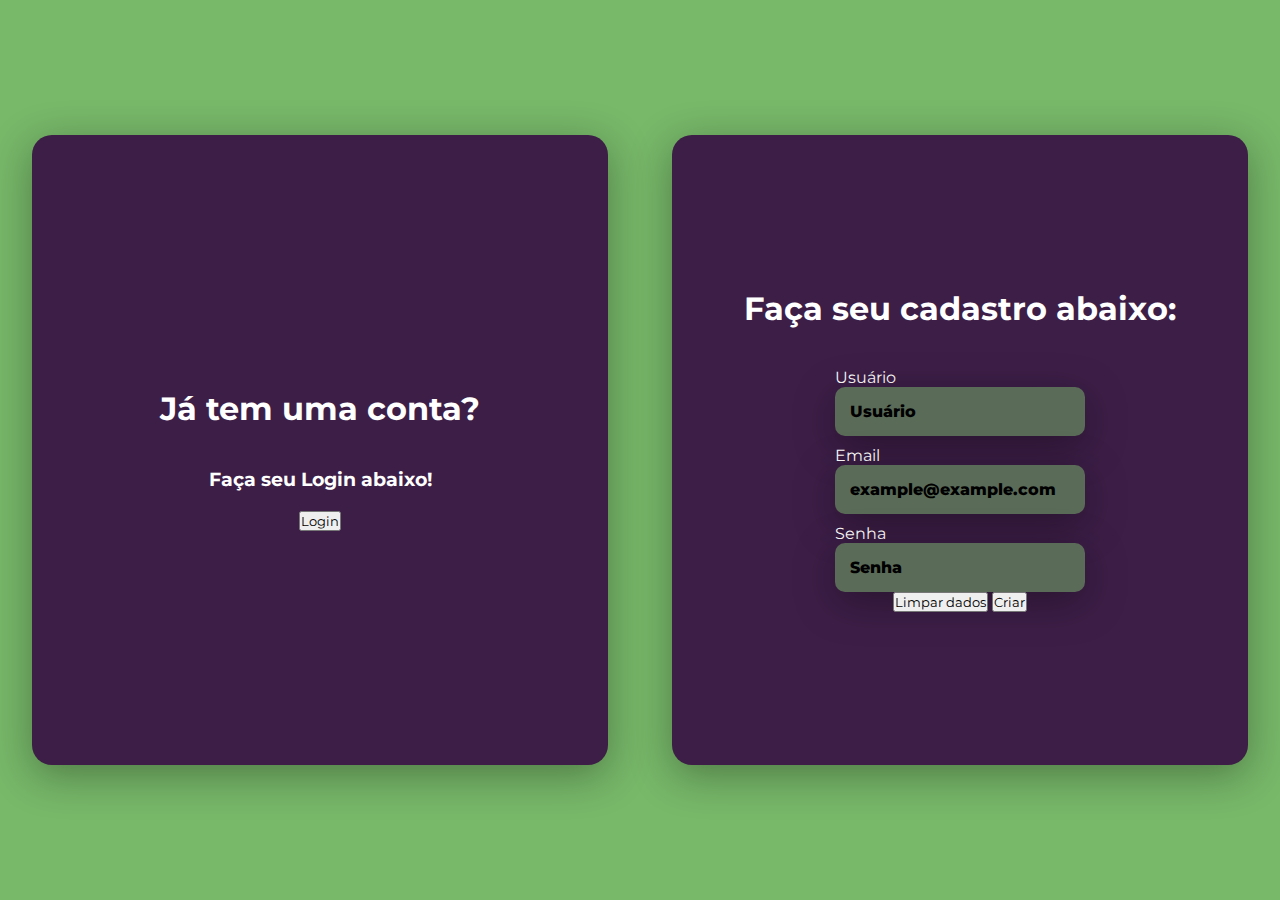
==== cadastro copy.html @ 9a1d67d2 "update login-cadastro" ====
<!DOCTYPE html>
<html lang="pt-BR">
<head>
    <meta charset="UTF-8" />
    <meta http-equiv="X-UA-Compatible" content="IE=edge" />
    <meta name="viewport" content="width=device-width, initial-scale=1.0" />
    <title>Cadastro</title>
    <link href="./css/style_cadastro copy.css" rel="stylesheet">
    <link href="https://cdn.jsdelivr.net/npm/bootstrap@5.0.2/dist/css/bootstrap.min.css" rel="stylesheet" integrity="sha384-EVSTQN3/azprG1Anm3QDgpJLIm9Nao0Yz1ztcQTwFspd3yD65VohhpuuCOmLASjC" crossorigin="anonymous">
    <script src="https://cdn.jsdelivr.net/npm/bootstrap@5.0.2/dist/js/bootstrap.bundle.min.js" integrity="sha384-MrcW6ZMFYlzcLA8Nl+NtUVF0sA7MsXsP1UyJoMp4YLEuNSfAP+JcXn/tWtIaxVXM" crossorigin="anonymous"></script>
</head>

<body>
    <div class="container-main-login">
        <div class="container-left">
            <div class="page-register">
                <h1>Já tem uma conta?</h1>
                <h3>Faça seu Login abaixo!</h3>
                <form action="./login.html" method="post">
                    <button type="submit" class="btn btn-success">Login</button>
                </form>
            </div>
        </div>
        <div class="container-right">
            <div class="page-login">
                        <h1>Faça seu cadastro abaixo:</h1>
                    <form action="./php/recebedados.php" method="POST" class="form-login">
                        <div class="textfield">
                            <label class="label" for="user">Usuário</label>
                                <input type="text" placeholder="Usuário" name="userLogin">
                        </div>
                        <div class="textfield">
                            <label class="label" for="email">Email</label>
                                <input type="password" placeholder="example@example.com" name="userEmail">
                        </div>
                        <div class="textfield">
                            <label class="label" for="pass">Senha</label>
                                <input type="password" placeholder="Senha" name="userPass">
                        </div>
                        <button class="btn btn-dark mt-3" type="reset">Limpar dados</button>
                        <button class="btn btn-success mt-3" type="submit" name="submit">Criar</button>
                </form>
            </div>
        </div>
    </div>
</body>

</html>
---- css/style_cadastro copy.css ----
@import url('https://fonts.googleapis.com/css2?family=Montserrat:wght@100&display=swap');

*{
    margin: 0px;
    padding: 0px;
    box-sizing: border-box;
    font-family: 'Montserrat';
    font-style: bold;
}

body {
    background: #77B869;
}

.container-main-login {
    width: 100vw;
    height: 100vh;
    display: flex;
    justify-content: center;
    align-items: center;
}

.container-left, .container-right {
    width: 50vw;
    height: 100vh;
    display: flex;
    text-align: center;
    justify-content: center;
    align-items: center;
    flex-direction: column;
}

.page-login, .page-register {
    width: 90%;
    height: 70%;
    display: flex;
    justify-content: center;
    align-items: center;
    flex-direction: column;
    padding: 30px 35px;
    background: #3D1E47;
    border-radius: 20px;
    box-shadow: 0px 10px 40px #00000056;
    text-decoration: none;
    color: #ffff;
}

.page-register  > h1, .page-register > h3{
    margin: 20px;
}

.page-login > h1 {
    margin-bottom: 30px;
}

.textfield {
    display: flex;
    flex-direction: column;
    align-items: flex-start;
    justify-content: center;
}

.textfield > input {
    width: 100%;
    border: none;
    border-radius: 10px;
    padding: 15px;
    color: #ffff;
    font-size: 12pt;
    box-shadow: 0px 10px 40px #00000056;
    outline: none;
    background: #5A6B58;
    box-sizing: border-box;
}

    input::placeholder {
        color: black;
        font-weight: 800;
}

.textfield > label {
    color: #ffff;
    margin-top: 10px;
    margin-bottom: 0px;
}

body > h1 {
    text-align: center;
    position: relative;
    font-weight: 800;
    margin-bottom: -60px;
    margin-top: 60px;
}

@media (max-width: 600px) {
    div.container-main-login {
        display: flex;
        flex-direction: column;
    }
    .page-login, .page-register {
        width: 50vw;
        height: 50vh;
        display: flex;
        justify-content: center;
        align-items: center;
        flex-direction: column;
        padding: 30px 35px;
        background: #3D1E47;
        border-radius: 20px;
        box-shadow: 0px 10px 40px #00000056;
        text-decoration: none;
        color: #ffff;
    }
    body > h1 {
        margin-bottom: 5px;
    }
}
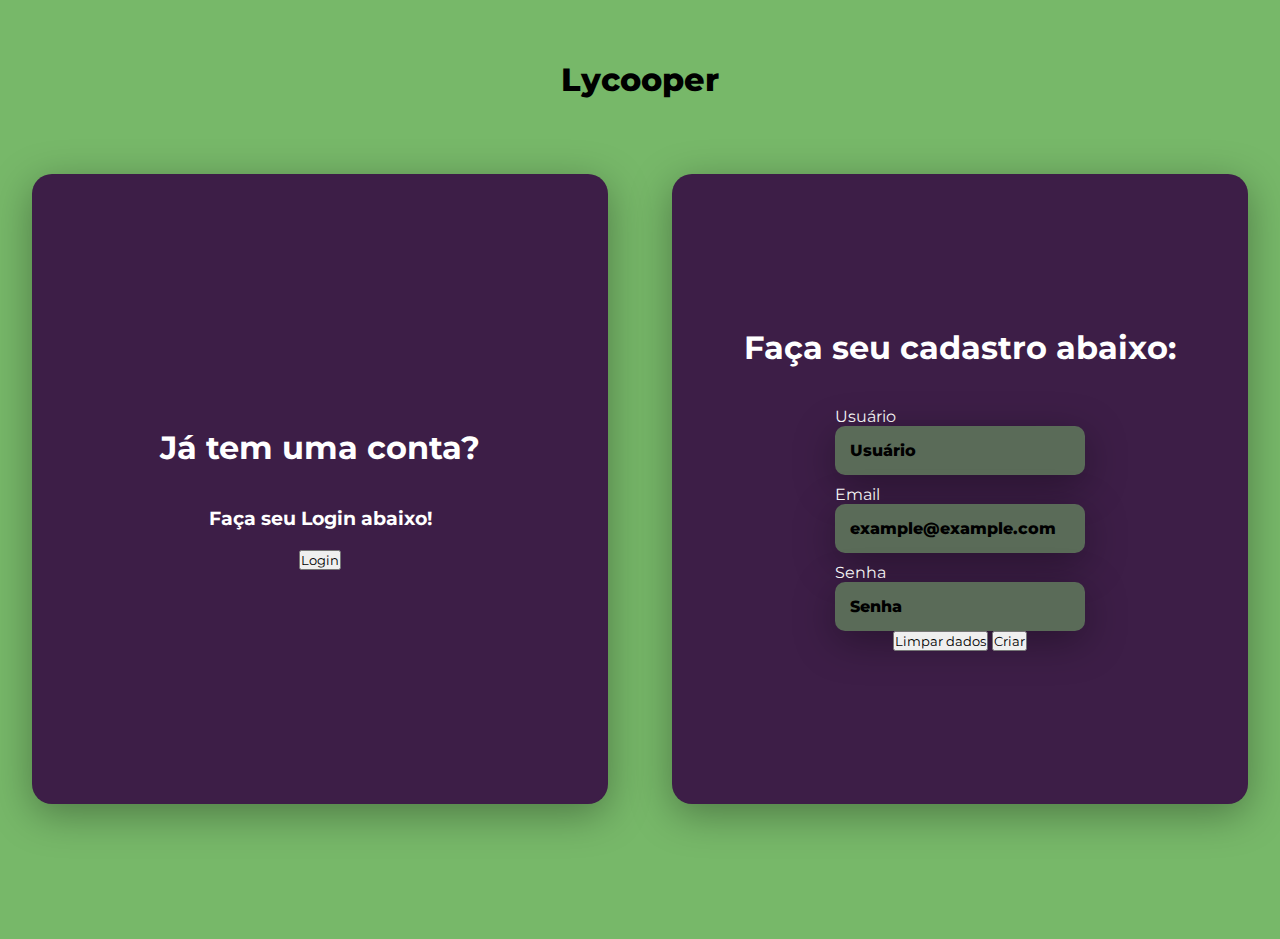
==== commit 0f1f4f7b: "update bg cadastro" ====
--- a/cadastro copy.html
+++ b/cadastro copy.html
@@ -1,17 +1,21 @@
-
 <!DOCTYPE html>
 <html lang="pt-BR">
+
 <head>
     <meta charset="UTF-8" />
     <meta http-equiv="X-UA-Compatible" content="IE=edge" />
     <meta name="viewport" content="width=device-width, initial-scale=1.0" />
     <title>Cadastro</title>
-    <link href="./css/style_cadastro copy.css" rel="stylesheet">
-    <link href="https://cdn.jsdelivr.net/npm/bootstrap@5.0.2/dist/css/bootstrap.min.css" rel="stylesheet" integrity="sha384-EVSTQN3/azprG1Anm3QDgpJLIm9Nao0Yz1ztcQTwFspd3yD65VohhpuuCOmLASjC" crossorigin="anonymous">
-    <script src="https://cdn.jsdelivr.net/npm/bootstrap@5.0.2/dist/js/bootstrap.bundle.min.js" integrity="sha384-MrcW6ZMFYlzcLA8Nl+NtUVF0sA7MsXsP1UyJoMp4YLEuNSfAP+JcXn/tWtIaxVXM" crossorigin="anonymous"></script>
+    <link href="https://cdn.jsdelivr.net/npm/bootstrap@5.0.2/dist/css/bootstrap.min.css" rel="stylesheet"
+    integrity="sha384-EVSTQN3/azprG1Anm3QDgpJLIm9Nao0Yz1ztcQTwFspd3yD65VohhpuuCOmLASjC" crossorigin="anonymous">
+    <script src="https://cdn.jsdelivr.net/npm/bootstrap@5.0.2/dist/js/bootstrap.bundle.min.js"
+    integrity="sha384-MrcW6ZMFYlzcLA8Nl+NtUVF0sA7MsXsP1UyJoMp4YLEuNSfAP+JcXn/tWtIaxVXM" crossorigin="anonymous">
+    </script>
+    <link href="./css/style-login.css" rel="stylesheet">
 </head>
 
 <body>
+    <h1>Lycooper</h1>
     <div class="container-main-login">
         <div class="container-left">
             <div class="page-register">
@@ -24,22 +28,22 @@
         </div>
         <div class="container-right">
             <div class="page-login">
-                        <h1>Faça seu cadastro abaixo:</h1>
-                    <form action="./php/recebedados.php" method="POST" class="form-login">
-                        <div class="textfield">
-                            <label class="label" for="user">Usuário</label>
-                                <input type="text" placeholder="Usuário" name="userLogin">
-                        </div>
-                        <div class="textfield">
-                            <label class="label" for="email">Email</label>
-                                <input type="password" placeholder="example@example.com" name="userEmail">
-                        </div>
-                        <div class="textfield">
-                            <label class="label" for="pass">Senha</label>
-                                <input type="password" placeholder="Senha" name="userPass">
-                        </div>
-                        <button class="btn btn-dark mt-3" type="reset">Limpar dados</button>
-                        <button class="btn btn-success mt-3" type="submit" name="submit">Criar</button>
+                <h1>Faça seu cadastro abaixo:</h1>
+                <form action="./php/recebedados.php" method="POST" class="form-login">
+                    <div class="textfield">
+                        <label class="label" for="user">Usuário</label>
+                        <input type="text" placeholder="Usuário" name="userLogin">
+                    </div>
+                    <div class="textfield">
+                        <label class="label" for="email">Email</label>
+                        <input type="password" placeholder="example@example.com" name="userEmail">
+                    </div>
+                    <div class="textfield">
+                        <label class="label" for="pass">Senha</label>
+                        <input type="password" placeholder="Senha" name="userPass">
+                    </div>
+                    <button class="btn btn-dark mt-3" type="reset">Limpar dados</button>
+                    <button class="btn btn-success mt-3" type="submit" name="submit">Criar</button>
                 </form>
             </div>
         </div>
--- a/css/style-login.css
+++ b/css/style-login.css
@@ -0,0 +1,119 @@
+@import url('https://fonts.googleapis.com/css2?family=Montserrat:wght@100&display=swap');
+
+*{
+    margin: 0px;
+    padding: 0px;
+    box-sizing: border-box;
+    font-family: 'Montserrat';
+    font-style: bold;
+}
+
+body {
+   /* background: #77B869 !important;*/
+   background: #77B869;
+}
+
+.container-main-login {
+    width: 100vw;
+    height: 100vh;
+    display: flex;
+    justify-content: center;
+    align-items: center;
+}
+
+.container-left, .container-right {
+    width: 50vw;
+    height: 100vh;
+    display: flex;
+    text-align: center;
+    justify-content: center;
+    align-items: center;
+    flex-direction: column;
+}
+
+.page-login, .page-register {
+    width: 90%;
+    height: 70%;
+    display: flex;
+    justify-content: center;
+    align-items: center;
+    flex-direction: column;
+    padding: 30px 35px;
+    background: #3D1E47;
+    border-radius: 20px;
+    box-shadow: 0px 10px 40px #00000056;
+    text-decoration: none;
+    color: #ffff;
+}
+
+.page-register  > h1, .page-register > h3{
+    margin: 20px;
+}
+
+.page-login > h1 {
+    margin-bottom: 30px;
+
+}
+
+.textfield {
+    display: flex;
+    flex-direction: column;
+    align-items: flex-start;
+    justify-content: center;
+}
+
+.textfield > input {
+    width: 100%;
+    border: none;
+    border-radius: 10px;
+    padding: 15px;
+    color: #ffff;
+    font-size: 12pt;
+    box-shadow: 0px 10px 40px #00000056;
+    outline: none;
+    background: #5A6B58;
+    box-sizing: border-box;
+}
+
+    input::placeholder {
+        color: black;
+        font-weight: 800;
+}
+
+.textfield > label {
+    color: #ffff;
+    margin-top: 10px;
+    margin-bottom: 0px;
+}
+
+body > h1 {
+    text-align: center;
+    position: relative;
+    font-weight: 800;
+    margin-bottom: -60px;
+    margin-top: 60px;
+}
+
+@media (max-width: 600px) {
+    div.container-main-login {
+        display: flex;
+        flex-direction: column;
+    }
+    .page-login, .page-register {
+        width: 50vw;
+        height: 50vh;
+        display: flex;
+        justify-content: center;
+        align-items: center;
+        flex-direction: column;
+        padding: 30px 35px;
+        background: #3D1E47;
+        border-radius: 20px;
+        box-shadow: 0px 10px 40px #00000056;
+        text-decoration: none;
+        color: #ffff;
+    }
+    body > h1 {
+        margin-bottom: 5px;
+    }
+}
